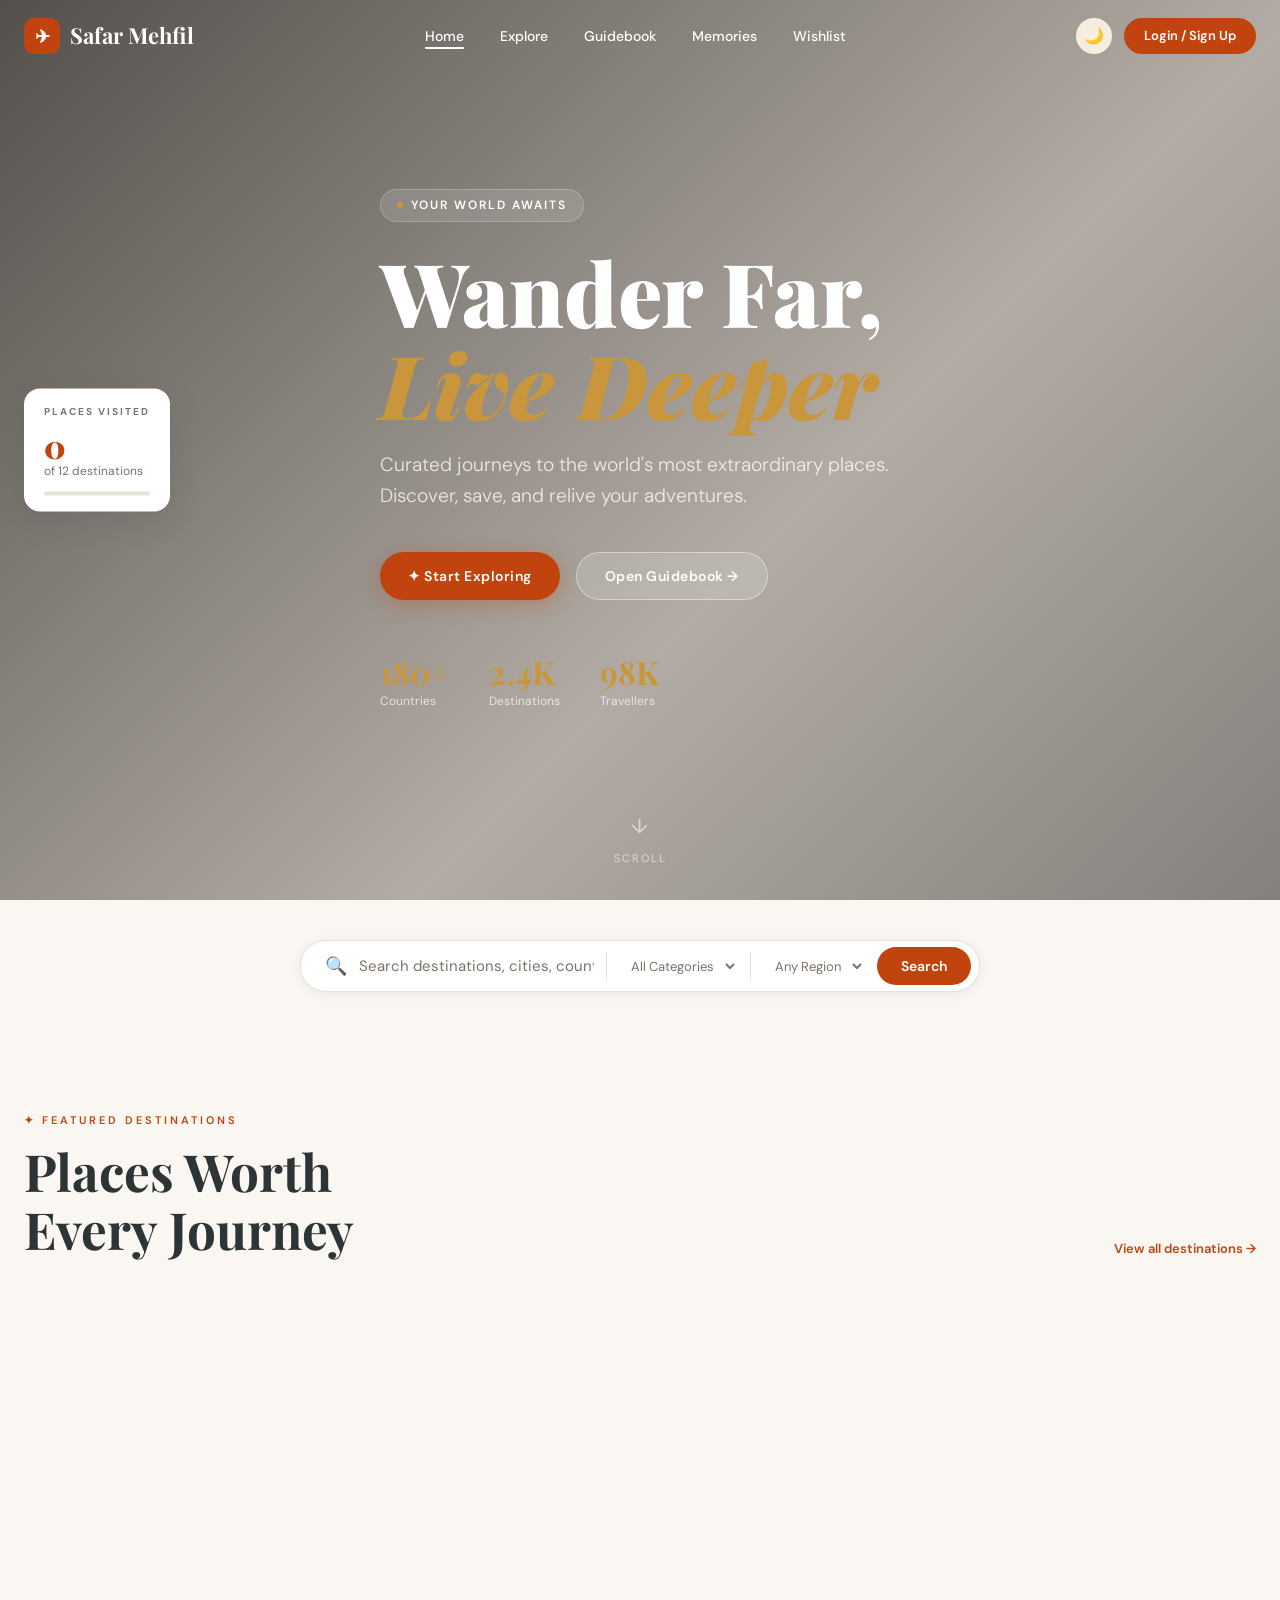
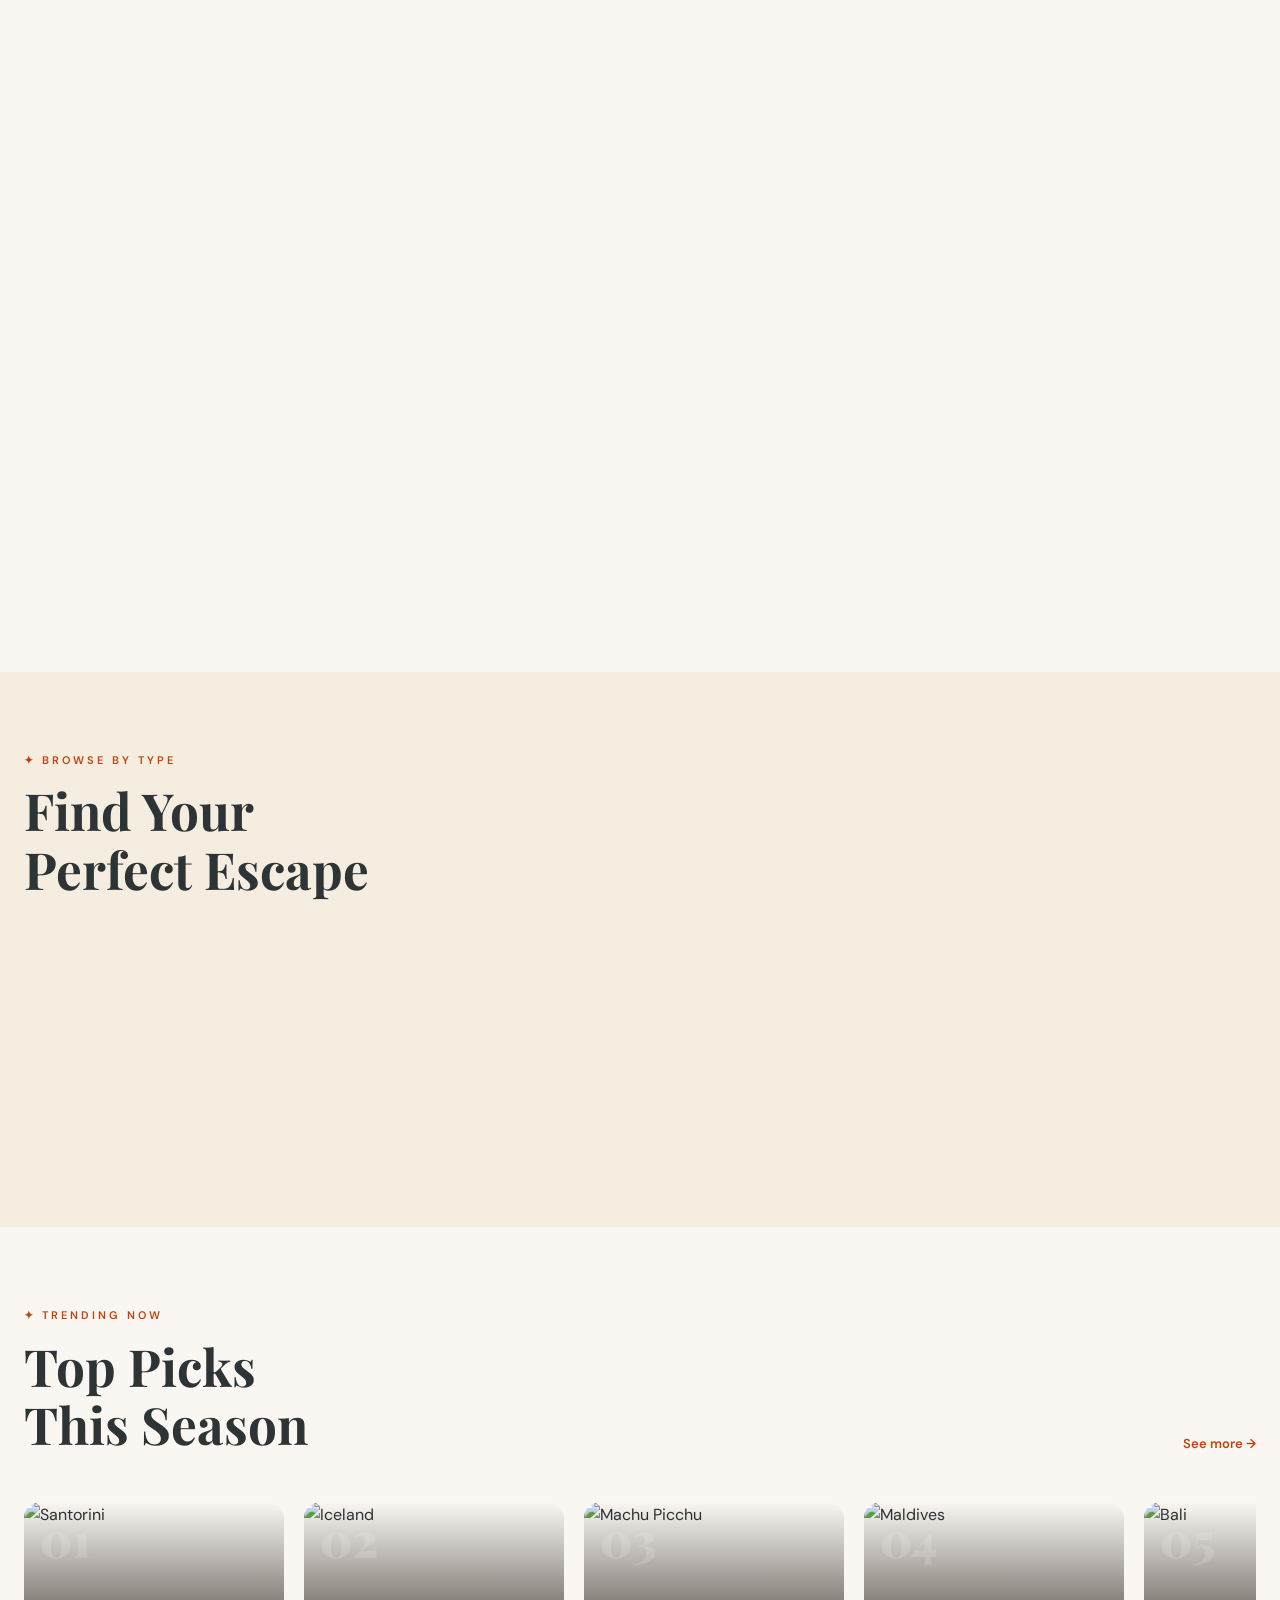
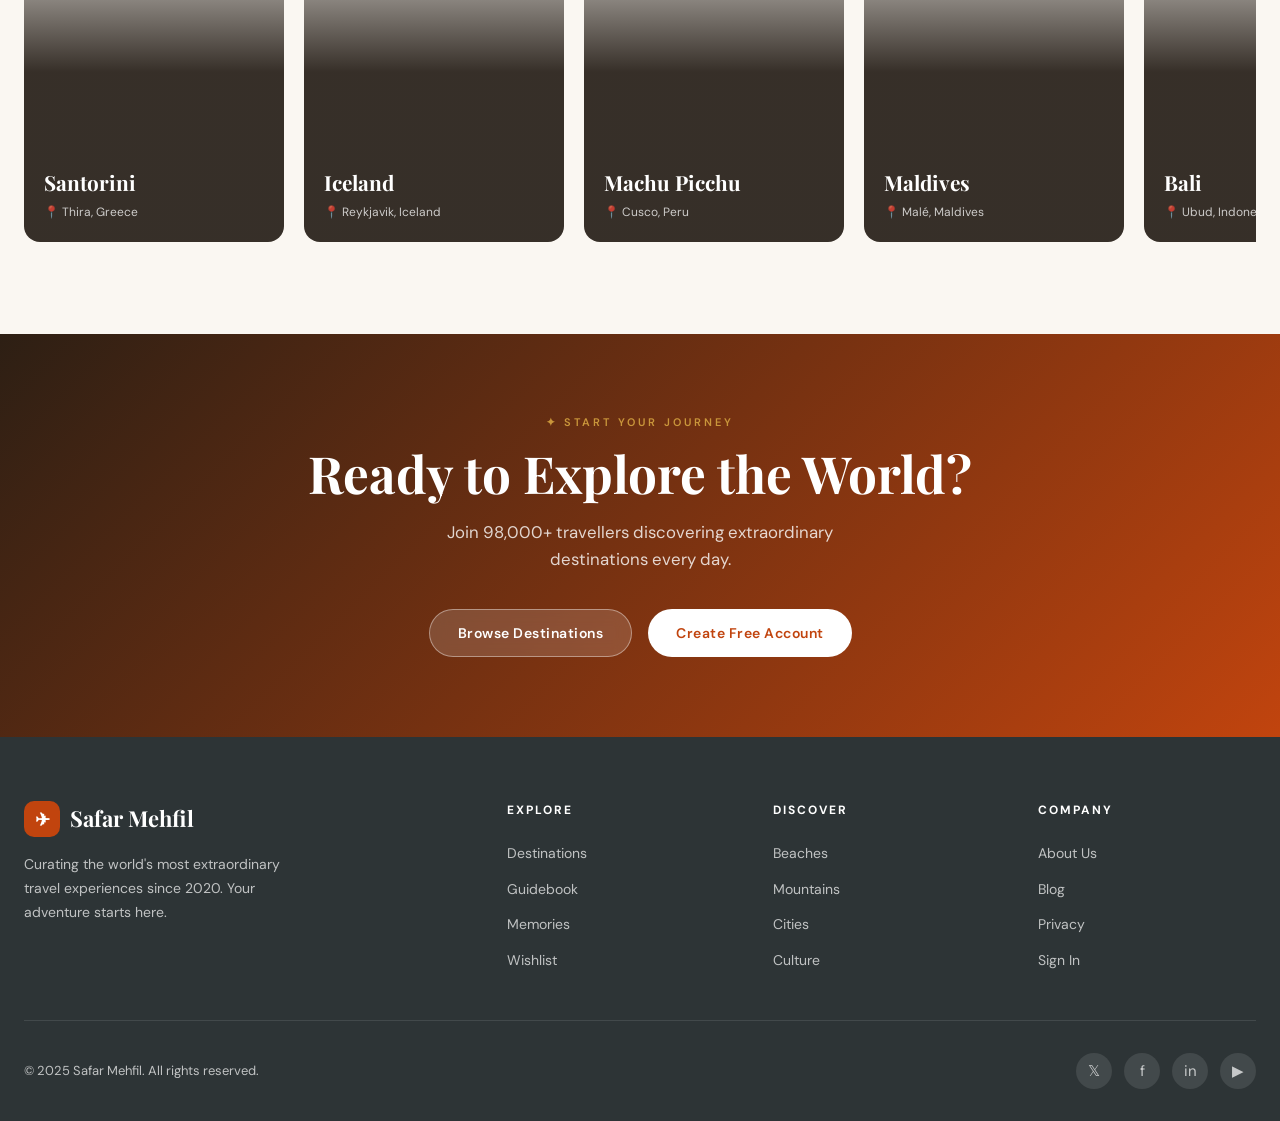
==== index.html @ 00dd5964 "Files added" ====
<!DOCTYPE html>
<html lang="en">
<head>
  <meta charset="UTF-8">
  <meta name="viewport" content="width=device-width, initial-scale=1.0">
  <title>Safar Mehfil — Discover the World</title>
  <link rel="stylesheet" href="styles.css">
</head>
<body>

<!-- Toast Container -->
<div class="toast-container" id="toast-container"></div>

<!-- Progress Tracker -->
<div class="progress-tracker" id="progress-tracker">
  <div class="progress-tracker-title">Places Visited</div>
  <div class="progress-tracker-count">0</div>
  <div class="progress-tracker-label">of 12 destinations</div>
  <div class="progress-bar"><div class="progress-fill" style="width:0%"></div></div>
</div>

<!-- Navbar -->
<nav class="navbar transparent" id="navbar">
  <a href="index.html" class="navbar-logo">
    <div class="logo-icon">✈</div>
    Safar Mehfil
  </a>
  <ul class="nav-links">
    <li><a href="index.html" class="nav-link active">Home</a></li>
    <li><a href="explore.html" class="nav-link">Explore</a></li>
    <li><a href="guidebook.html" class="nav-link">Guidebook</a></li>
    <li><a href="memories.html" class="nav-link">Memories</a></li>
    <li><a href="wishlist.html" class="nav-link">Wishlist</a></li>
  </ul>
  <div class="nav-actions">
    <button class="dark-toggle" id="dark-toggle" title="Toggle dark mode">🌙</button>
    <a href="auth.html" class="nav-btn-login">Login / Sign Up</a>
  </div>
  <button class="hamburger" id="hamburger" aria-label="Menu">
    <span></span><span></span><span></span>
  </button>
</nav>

<!-- Mobile Nav -->
<div class="mobile-nav" id="mobile-nav">
  <a href="index.html" class="mobile-nav-link">Home</a>
  <a href="explore.html" class="mobile-nav-link">Explore</a>
  <a href="guidebook.html" class="mobile-nav-link">Guidebook</a>
  <a href="memories.html" class="mobile-nav-link">Memories</a>
  <a href="wishlist.html" class="mobile-nav-link">Wishlist</a>
  <div class="mobile-nav-actions">
    <a href="auth.html" class="btn btn-primary" style="justify-content:center">Login / Sign Up</a>
  </div>
</div>

<!-- HERO -->
<section class="hero">
  <div class="hero-bg" id="hero-bg"></div>
  <div class="hero-overlay"></div>
  <div class="container hero-content">
    <div class="hero-eyebrow">
      <div class="hero-eyebrow-dot"></div>
      Your World Awaits
    </div>
    <h1 class="hero-title">Wander Far,<br><em>Live Deeper</em></h1>
    <p class="hero-subtitle">Curated journeys to the world's most extraordinary places. Discover, save, and relive your adventures.</p>
    <div class="hero-actions">
      <a href="explore.html" class="btn btn-primary">✦ Start Exploring</a>
      <a href="guidebook.html" class="btn btn-ghost">Open Guidebook →</a>
    </div>
    <div class="hero-stats">
      <div class="hero-stat">
        <div class="hero-stat-number">180+</div>
        <div class="hero-stat-label">Countries</div>
      </div>
      <div class="hero-stat">
        <div class="hero-stat-number">2.4K</div>
        <div class="hero-stat-label">Destinations</div>
      </div>
      <div class="hero-stat">
        <div class="hero-stat-number">98K</div>
        <div class="hero-stat-label">Travellers</div>
      </div>
    </div>
  </div>
  <div class="hero-scroll">
    <span>↓</span>
    Scroll
  </div>
</section>

<!-- SEARCH -->
<section class="search-section">
  <div class="container">
    <div class="search-bar">
      <span class="search-icon">🔍</span>
      <input type="text" placeholder="Search destinations, cities, countries...">
      <div class="search-divider"></div>
      <select class="search-select">
        <option>All Categories</option>
        <option>Beaches</option>
        <option>Mountains</option>
        <option>Cities</option>
        <option>Culture</option>
      </select>
      <div class="search-divider"></div>
      <select class="search-select">
        <option>Any Region</option>
        <option>Europe</option>
        <option>Asia</option>
        <option>Africa</option>
        <option>Americas</option>
      </select>
      <button class="search-btn">Search</button>
    </div>
  </div>
</section>

<!-- FEATURED DESTINATIONS -->
<section class="section" style="background: var(--cream)">
  <div class="container">
    <div class="section-header">
      <div class="section-header-row">
        <div>
          <p class="section-label reveal">✦ Featured Destinations</p>
          <h2 class="section-title reveal reveal-delay-1">Places Worth<br>Every Journey</h2>
        </div>
        <a href="explore.html" class="view-all reveal">View all destinations →</a>
      </div>
    </div>
    <div class="cards-grid" id="featured-grid"></div>
  </div>
</section>

<!-- CATEGORIES -->
<section class="section" style="background: var(--sand)">
  <div class="container">
    <div class="section-header">
      <p class="section-label reveal">✦ Browse by Type</p>
      <h2 class="section-title reveal reveal-delay-1">Find Your<br>Perfect Escape</h2>
    </div>
    <div class="categories-grid" id="categories-grid"></div>
  </div>
</section>

<!-- TRENDING -->
<section class="section" style="background:var(--cream)">
  <div class="container">
    <div class="section-header">
      <div class="section-header-row">
        <div>
          <p class="section-label reveal">✦ Trending Now</p>
          <h2 class="section-title reveal reveal-delay-1">Top Picks<br>This Season</h2>
        </div>
        <a href="explore.html" class="view-all reveal">See more →</a>
      </div>
    </div>
    <div class="trending-scroll" id="trending-scroll"></div>
  </div>
</section>

<!-- CTA BANNER -->
<section style="background: linear-gradient(135deg, #2d1f14 0%, #c1440e 100%); padding: 80px 0; text-align: center; color: #fff;">
  <div class="container">
    <p class="section-label" style="color:var(--gold)">✦ Start Your Journey</p>
    <h2 class="section-title" style="color:#fff; margin-bottom:16px">Ready to Explore the World?</h2>
    <p style="opacity:.8; max-width: 480px; margin: 0 auto 36px; font-size: 1.05rem;">Join 98,000+ travellers discovering extraordinary destinations every day.</p>
    <div style="display:flex; gap:16px; justify-content:center; flex-wrap:wrap;">
      <a href="explore.html" class="btn btn-ghost">Browse Destinations</a>
      <a href="auth.html" class="btn" style="background:#fff; color:var(--terracotta);">Create Free Account</a>
    </div>
  </div>
</section>

<!-- FOOTER -->
<footer class="footer">
  <div class="container">
    <div class="footer-grid">
      <div>
        <div class="navbar-logo" style="color:#fff; margin-bottom:16px">
          <div class="logo-icon">✈</div>
          Safar Mehfil
        </div>
        <p class="footer-desc">Curating the world's most extraordinary travel experiences since 2020. Your adventure starts here.</p>
      </div>
      <div>
        <div class="footer-heading">Explore</div>
        <ul class="footer-links">
          <li><a href="explore.html" class="footer-link">Destinations</a></li>
          <li><a href="guidebook.html" class="footer-link">Guidebook</a></li>
          <li><a href="memories.html" class="footer-link">Memories</a></li>
          <li><a href="wishlist.html" class="footer-link">Wishlist</a></li>
        </ul>
      </div>
      <div>
        <div class="footer-heading">Discover</div>
        <ul class="footer-links">
          <li><a href="#" class="footer-link">Beaches</a></li>
          <li><a href="#" class="footer-link">Mountains</a></li>
          <li><a href="#" class="footer-link">Cities</a></li>
          <li><a href="#" class="footer-link">Culture</a></li>
        </ul>
      </div>
      <div>
        <div class="footer-heading">Company</div>
        <ul class="footer-links">
          <li><a href="#" class="footer-link">About Us</a></li>
          <li><a href="#" class="footer-link">Blog</a></li>
          <li><a href="#" class="footer-link">Privacy</a></li>
          <li><a href="auth.html" class="footer-link">Sign In</a></li>
        </ul>
      </div>
    </div>
    <div class="footer-bottom">
      <span>© 2025 Safar Mehfil. All rights reserved.</span>
      <div class="footer-social">
        <a href="#" class="footer-social-btn">𝕏</a>
        <a href="#" class="footer-social-btn">f</a>
        <a href="#" class="footer-social-btn">in</a>
        <a href="#" class="footer-social-btn">▶</a>
      </div>
    </div>
  </div>
</footer>

<script src="script.js"></script>
</body>
</html>
---- styles.css ----
/* ============================================================
   Safar Mehfil — Global Stylesheet
   Aesthetic: Editorial / Warm Luxury / Organic
   ============================================================ */

@import url('https://fonts.googleapis.com/css2?family=Playfair+Display:ital,wght@0,400;0,700;0,900;1,400;1,700&family=DM+Sans:wght@300;400;500;600&family=Cormorant+Garamond:ital,wght@0,300;0,500;1,300;1,500&display=swap');

/* ── CSS Variables ── */
:root {
  --sand:       #f5ede0;
  --cream:      #faf7f2;
  --terracotta: #c1440e;
  --rust:       #e05c2a;
  --gold:       #c9963b;
  --moss:       #4a6741;
  --slate:      #2d3436;
  --warm-gray:  #7c7269;
  --light-gray: #e8e2da;
  --white:      #ffffff;
  --shadow-sm:  0 2px 12px rgba(45,52,54,.08);
  --shadow-md:  0 8px 32px rgba(45,52,54,.14);
  --shadow-lg:  0 20px 60px rgba(45,52,54,.18);
  --radius-sm:  8px;
  --radius-md:  16px;
  --radius-lg:  28px;
  --font-display: 'Playfair Display', Georgia, serif;
  --font-body:    'DM Sans', sans-serif;
  --font-accent:  'Cormorant Garamond', Georgia, serif;
  --transition:   0.3s cubic-bezier(0.4,0,0.2,1);
}

/* Dark mode */
[data-theme="dark"] {
  --sand:       #1e1a17;
  --cream:      #13110e;
  --terracotta: #e05c2a;
  --gold:       #d4a84b;
  --moss:       #6a9461;
  --slate:      #f5ede0;
  --warm-gray:  #a09690;
  --light-gray: #2e2822;
  --white:      #1e1a17;
  --shadow-sm:  0 2px 12px rgba(0,0,0,.3);
  --shadow-md:  0 8px 32px rgba(0,0,0,.4);
  --shadow-lg:  0 20px 60px rgba(0,0,0,.5);
}

/* ── Reset & Base ── */
*, *::before, *::after { box-sizing: border-box; margin: 0; padding: 0; }
html { scroll-behavior: smooth; font-size: 16px; }
body {
  font-family: var(--font-body);
  background: var(--cream);
  color: var(--slate);
  line-height: 1.6;
  overflow-x: hidden;
  transition: background var(--transition), color var(--transition);
}
img { display: block; width: 100%; height: 100%; object-fit: cover; }
a { color: inherit; text-decoration: none; }
ul { list-style: none; }
button { cursor: pointer; border: none; background: none; font-family: var(--font-body); }
input, textarea, select { font-family: var(--font-body); }

/* ── Scrollbar ── */
::-webkit-scrollbar { width: 6px; }
::-webkit-scrollbar-track { background: var(--cream); }
::-webkit-scrollbar-thumb { background: var(--gold); border-radius: 3px; }

/* ── Utility Classes ── */
.container { max-width: 1280px; margin: 0 auto; padding: 0 24px; }
.section-label {
  font-family: var(--font-body);
  font-size: 11px;
  font-weight: 600;
  letter-spacing: 3px;
  text-transform: uppercase;
  color: var(--terracotta);
  margin-bottom: 12px;
}
.section-title {
  font-family: var(--font-display);
  font-size: clamp(2rem, 4vw, 3.2rem);
  font-weight: 700;
  color: var(--slate);
  line-height: 1.15;
}
.btn {
  display: inline-flex;
  align-items: center;
  gap: 8px;
  padding: 12px 28px;
  border-radius: 50px;
  font-size: 14px;
  font-weight: 600;
  letter-spacing: 0.5px;
  transition: all var(--transition);
}
.btn-primary {
  background: var(--terracotta);
  color: #fff;
  box-shadow: 0 4px 20px rgba(193,68,14,.35);
}
.btn-primary:hover { background: var(--rust); transform: translateY(-2px); box-shadow: 0 8px 28px rgba(193,68,14,.45); }
.btn-outline {
  background: transparent;
  color: var(--slate);
  border: 1.5px solid var(--light-gray);
}
.btn-outline:hover { border-color: var(--terracotta); color: var(--terracotta); transform: translateY(-2px); }
.btn-ghost {
  background: rgba(255,255,255,.15);
  color: #fff;
  border: 1.5px solid rgba(255,255,255,.4);
  backdrop-filter: blur(8px);
}
.btn-ghost:hover { background: rgba(255,255,255,.25); }
.tag {
  display: inline-block;
  padding: 4px 12px;
  border-radius: 20px;
  font-size: 11px;
  font-weight: 600;
  letter-spacing: 0.5px;
  background: var(--sand);
  color: var(--warm-gray);
}
.tag-terracotta { background: rgba(193,68,14,.12); color: var(--terracotta); }
.tag-moss { background: rgba(74,103,65,.12); color: var(--moss); }
.tag-gold { background: rgba(201,150,59,.15); color: var(--gold); }

/* ============================================================
   NAVBAR
   ============================================================ */
.navbar {
  position: fixed;
  top: 0; left: 0; right: 0;
  z-index: 1000;
  padding: 0 24px;
  height: 72px;
  display: flex;
  align-items: center;
  justify-content: space-between;
  transition: all var(--transition);
}
.navbar.scrolled {
  background: var(--cream);
  box-shadow: var(--shadow-sm);
  border-bottom: 1px solid var(--light-gray);
}
.navbar.transparent { background: transparent; }
.navbar-logo {
  display: flex;
  align-items: center;
  gap: 10px;
  font-family: var(--font-display);
  font-size: 22px;
  font-weight: 700;
  color: var(--slate);
  z-index: 1001;
}
.navbar.transparent .navbar-logo,
.navbar.transparent .nav-link { color: #fff; }
.navbar.transparent .nav-link::after { background: #fff; }
.logo-icon {
  width: 36px; height: 36px;
  background: var(--terracotta);
  border-radius: 10px;
  display: flex; align-items: center; justify-content: center;
  color: #fff; font-size: 18px;
  flex-shrink: 0;
}
.nav-links {
  display: flex;
  align-items: center;
  gap: 8px;
}
.nav-link {
  position: relative;
  padding: 8px 14px;
  font-size: 14px;
  font-weight: 500;
  color: var(--slate);
  border-radius: var(--radius-sm);
  transition: color var(--transition);
}
.nav-link::after {
  content: '';
  position: absolute;
  bottom: 4px; left: 14px; right: 14px;
  height: 2px;
  background: var(--terracotta);
  border-radius: 1px;
  transform: scaleX(0);
  transition: transform var(--transition);
}
.nav-link:hover::after,
.nav-link.active::after { transform: scaleX(1); }
.nav-link:hover { color: var(--terracotta); }
.nav-link.active { color: var(--terracotta); }
.nav-actions {
  display: flex;
  align-items: center;
  gap: 12px;
}
.nav-btn-login {
  padding: 8px 20px;
  border-radius: 50px;
  font-size: 13px;
  font-weight: 600;
  background: var(--terracotta);
  color: #fff;
  transition: all var(--transition);
}
.nav-btn-login:hover { background: var(--rust); transform: translateY(-1px); }
.dark-toggle {
  width: 36px; height: 36px;
  border-radius: 50%;
  display: flex; align-items: center; justify-content: center;
  font-size: 16px;
  background: var(--sand);
  color: var(--slate);
  transition: all var(--transition);
}
.dark-toggle:hover { background: var(--light-gray); }
.hamburger {
  display: none;
  flex-direction: column;
  gap: 5px;
  width: 36px; height: 36px;
  align-items: center;
  justify-content: center;
  z-index: 1001;
  border-radius: var(--radius-sm);
}
.hamburger span {
  display: block;
  width: 22px; height: 2px;
  background: var(--slate);
  border-radius: 2px;
  transition: all var(--transition);
}
.navbar.transparent .hamburger span { background: #fff; }
.hamburger.open span:nth-child(1) { transform: translateY(7px) rotate(45deg); }
.hamburger.open span:nth-child(2) { opacity: 0; transform: scaleX(0); }
.hamburger.open span:nth-child(3) { transform: translateY(-7px) rotate(-45deg); }

/* Mobile Nav */
.mobile-nav {
  display: none;
  position: fixed;
  inset: 0;
  z-index: 999;
  background: var(--cream);
  padding: 100px 32px 40px;
  flex-direction: column;
  gap: 8px;
  transform: translateX(100%);
  transition: transform 0.4s cubic-bezier(0.4,0,0.2,1);
}
.mobile-nav.open { transform: translateX(0); }
.mobile-nav-link {
  font-family: var(--font-display);
  font-size: 2rem;
  font-weight: 700;
  color: var(--slate);
  padding: 12px 0;
  border-bottom: 1px solid var(--light-gray);
  transition: color var(--transition);
}
.mobile-nav-link:hover { color: var(--terracotta); }
.mobile-nav-actions { margin-top: 32px; display: flex; flex-direction: column; gap: 12px; }

/* ============================================================
   HERO SECTION
   ============================================================ */
.hero {
  position: relative;
  height: 100vh;
  min-height: 600px;
  display: flex;
  align-items: center;
  overflow: hidden;
}
.hero-bg {
  position: absolute;
  inset: 0;
  background: url('https://images.unsplash.com/photo-1506905925346-21bda4d32df4?w=1600&q=80') center/cover no-repeat;
}
.hero-overlay {
  position: absolute;
  inset: 0;
  background: linear-gradient(135deg, rgba(20,15,10,.72) 0%, rgba(45,30,20,.35) 60%, rgba(15,10,5,.5) 100%);
}
.hero-content {
  position: relative;
  z-index: 2;
  max-width: 720px;
}
.hero-eyebrow {
  display: inline-flex;
  align-items: center;
  gap: 8px;
  background: rgba(255,255,255,.12);
  backdrop-filter: blur(12px);
  border: 1px solid rgba(255,255,255,.2);
  border-radius: 50px;
  padding: 6px 16px;
  font-size: 12px;
  font-weight: 600;
  letter-spacing: 2px;
  text-transform: uppercase;
  color: #fff;
  margin-bottom: 24px;
}
.hero-eyebrow-dot { width: 6px; height: 6px; border-radius: 50%; background: var(--gold); }
.hero-title {
  font-family: var(--font-display);
  font-size: clamp(2.8rem, 7vw, 5.5rem);
  font-weight: 900;
  color: #fff;
  line-height: 1.05;
  margin-bottom: 20px;
}
.hero-title em { font-style: italic; color: var(--gold); }
.hero-subtitle {
  font-size: clamp(1rem, 2vw, 1.2rem);
  color: rgba(255,255,255,.8);
  font-weight: 300;
  max-width: 520px;
  margin-bottom: 40px;
}
.hero-actions { display: flex; gap: 16px; flex-wrap: wrap; margin-bottom: 56px; }
.hero-stats {
  display: flex;
  gap: 40px;
}
.hero-stat { color: #fff; }
.hero-stat-number {
  font-family: var(--font-display);
  font-size: 2rem;
  font-weight: 700;
  color: var(--gold);
  line-height: 1;
}
.hero-stat-label { font-size: 12px; opacity: 0.7; margin-top: 4px; }
.hero-scroll {
  position: absolute;
  bottom: 32px; left: 50%;
  transform: translateX(-50%);
  display: flex; flex-direction: column; align-items: center; gap: 8px;
  color: rgba(255,255,255,.6);
  font-size: 11px; letter-spacing: 2px; text-transform: uppercase;
  z-index: 2;
  animation: bounce 2s infinite;
}
.hero-scroll span { font-size: 20px; }
@keyframes bounce { 0%,100%{transform:translateX(-50%) translateY(0)} 50%{transform:translateX(-50%) translateY(8px)} }

/* ── Search Bar ── */
.search-section {
  padding: 40px 0;
  background: var(--cream);
}
.search-bar {
  display: flex;
  align-items: center;
  background: var(--white);
  border: 1.5px solid var(--light-gray);
  border-radius: var(--radius-lg);
  padding: 6px 8px 6px 24px;
  gap: 12px;
  box-shadow: var(--shadow-sm);
  transition: all var(--transition);
  max-width: 680px;
  margin: 0 auto;
}
.search-bar:focus-within { border-color: var(--terracotta); box-shadow: 0 0 0 4px rgba(193,68,14,.1), var(--shadow-md); }
.search-bar input {
  flex: 1;
  border: none;
  outline: none;
  background: transparent;
  font-size: 15px;
  color: var(--slate);
}
.search-bar input::placeholder { color: var(--warm-gray); }
.search-icon { font-size: 18px; color: var(--warm-gray); flex-shrink: 0; }
.search-divider { width: 1px; height: 28px; background: var(--light-gray); }
.search-select {
  border: none; outline: none; background: transparent;
  font-size: 13px; color: var(--warm-gray); padding: 4px 8px;
  cursor: pointer;
}
.search-btn {
  padding: 10px 24px;
  background: var(--terracotta);
  color: #fff;
  border-radius: 20px;
  font-size: 14px;
  font-weight: 600;
  transition: all var(--transition);
  white-space: nowrap;
}
.search-btn:hover { background: var(--rust); }

/* ── Section Spacing ── */
.section { padding: 80px 0; }
.section-header { margin-bottom: 48px; }
.section-header-row { display: flex; align-items: flex-end; justify-content: space-between; gap: 20px; flex-wrap: wrap; }
.view-all { font-size: 13px; font-weight: 600; color: var(--terracotta); display: flex; align-items: center; gap: 4px; }
.view-all:hover { gap: 8px; }

/* ============================================================
   CARDS
   ============================================================ */
.cards-grid {
  display: grid;
  grid-template-columns: repeat(auto-fill, minmax(300px, 1fr));
  gap: 28px;
}
.destination-card {
  background: var(--white);
  border-radius: var(--radius-md);
  overflow: hidden;
  box-shadow: var(--shadow-sm);
  transition: all var(--transition);
  position: relative;
}
.destination-card:hover { transform: translateY(-6px); box-shadow: var(--shadow-md); }
.card-image {
  position: relative;
  height: 220px;
  overflow: hidden;
}
.card-image img { transition: transform 0.5s ease; }
.destination-card:hover .card-image img { transform: scale(1.07); }
.card-badge {
  position: absolute;
  top: 14px; left: 14px;
  background: rgba(255,255,255,.9);
  backdrop-filter: blur(8px);
  border-radius: 20px;
  padding: 4px 12px;
  font-size: 11px;
  font-weight: 700;
  color: var(--terracotta);
  letter-spacing: 0.5px;
}
.card-wishlist-btn {
  position: absolute;
  top: 12px; right: 12px;
  width: 36px; height: 36px;
  border-radius: 50%;
  background: rgba(255,255,255,.9);
  backdrop-filter: blur(8px);
  display: flex; align-items: center; justify-content: center;
  font-size: 16px;
  transition: all var(--transition);
  color: var(--warm-gray);
}
.card-wishlist-btn:hover, .card-wishlist-btn.active { color: #e74c3c; background: #fff; transform: scale(1.1); }
.card-body { padding: 20px; }
.card-rating {
  display: flex; align-items: center; gap: 6px;
  font-size: 13px; color: var(--warm-gray);
  margin-bottom: 8px;
}
.card-rating .stars { color: var(--gold); font-size: 12px; }
.card-title {
  font-family: var(--font-display);
  font-size: 1.3rem;
  font-weight: 700;
  color: var(--slate);
  margin-bottom: 4px;
  line-height: 1.2;
}
.card-location { font-size: 13px; color: var(--warm-gray); margin-bottom: 14px; display: flex; align-items: center; gap: 4px; }
.card-tags { display: flex; gap: 6px; flex-wrap: wrap; margin-bottom: 16px; }
.card-actions { display: flex; gap: 10px; }
.card-action-btn {
  flex: 1;
  padding: 9px 14px;
  border-radius: var(--radius-sm);
  font-size: 12px;
  font-weight: 600;
  text-align: center;
  transition: all var(--transition);
}
.card-action-btn.primary { background: var(--terracotta); color: #fff; }
.card-action-btn.primary:hover { background: var(--rust); }
.card-action-btn.secondary { background: var(--sand); color: var(--slate); }
.card-action-btn.secondary:hover { background: var(--light-gray); }
.card-action-btn.visited { background: var(--moss); color: #fff; }

/* ── Categories ── */
.categories-grid {
  display: grid;
  grid-template-columns: repeat(4, 1fr);
  gap: 20px;
}
.category-card {
  position: relative;
  height: 200px;
  border-radius: var(--radius-md);
  overflow: hidden;
  cursor: pointer;
  transition: transform var(--transition);
}
.category-card:hover { transform: scale(1.03); }
.category-card img { transition: transform 0.5s ease; }
.category-card:hover img { transform: scale(1.08); }
.category-overlay {
  position: absolute; inset: 0;
  background: linear-gradient(to top, rgba(20,15,10,.75) 40%, transparent);
  display: flex; align-items: flex-end; padding: 20px;
}
.category-info { color: #fff; }
.category-icon { font-size: 24px; margin-bottom: 6px; }
.category-name { font-family: var(--font-display); font-size: 1.2rem; font-weight: 700; }
.category-count { font-size: 12px; opacity: 0.75; }

/* ── Trending Horizontal Scroll ── */
.trending-scroll {
  display: flex;
  gap: 20px;
  overflow-x: auto;
  padding-bottom: 12px;
  scroll-snap-type: x mandatory;
  -webkit-overflow-scrolling: touch;
}
.trending-scroll::-webkit-scrollbar { height: 3px; }
.trending-scroll::-webkit-scrollbar-thumb { background: var(--gold); border-radius: 2px; }
.trending-card {
  flex: 0 0 260px;
  scroll-snap-align: start;
  border-radius: var(--radius-md);
  overflow: hidden;
  position: relative;
  height: 340px;
  cursor: pointer;
  transition: transform var(--transition);
}
.trending-card:hover { transform: scale(1.02); }
.trending-card .overlay {
  position: absolute; inset: 0;
  background: linear-gradient(to top, rgba(20,12,5,.85) 50%, transparent);
  display: flex; flex-direction: column; justify-content: flex-end;
  padding: 20px;
  color: #fff;
}
.trending-rank {
  font-family: var(--font-display);
  font-size: 3rem;
  font-weight: 900;
  color: rgba(255,255,255,.15);
  position: absolute;
  top: 12px; left: 16px;
  line-height: 1;
}
.trending-name { font-family: var(--font-display); font-size: 1.3rem; font-weight: 700; }
.trending-location { font-size: 12px; opacity: 0.75; margin-top: 4px; }

/* ============================================================
   EXPLORE PAGE
   ============================================================ */
.explore-header {
  padding: 120px 0 60px;
  background: var(--sand);
  text-align: center;
}
.filter-bar {
  display: flex;
  gap: 12px;
  flex-wrap: wrap;
  align-items: center;
  padding: 20px 0;
  border-bottom: 1px solid var(--light-gray);
  margin-bottom: 40px;
}
.filter-chip {
  padding: 8px 18px;
  border-radius: 50px;
  font-size: 13px;
  font-weight: 500;
  background: var(--sand);
  color: var(--slate);
  border: 1.5px solid var(--light-gray);
  cursor: pointer;
  transition: all var(--transition);
  white-space: nowrap;
}
.filter-chip:hover, .filter-chip.active {
  background: var(--terracotta);
  color: #fff;
  border-color: var(--terracotta);
}
.results-count { font-size: 14px; color: var(--warm-gray); margin-left: auto; }
.explore-grid {
  display: grid;
  grid-template-columns: repeat(auto-fill, minmax(310px, 1fr));
  gap: 28px;
}

/* ============================================================
   GUIDEBOOK PAGE
   ============================================================ */
.guidebook-header {
  padding: 120px 0 60px;
  text-align: center;
  background: linear-gradient(135deg, #2d1f14 0%, #4a3020 100%);
  color: #fff;
}
.guidebook-header .section-label { color: var(--gold); }
.guidebook-header .section-title { color: #fff; }
.book-container {
  display: flex;
  justify-content: center;
  align-items: center;
  padding: 60px 24px;
  background: var(--sand);
  min-height: 600px;
}
.book {
  width: 100%;
  max-width: 900px;
  display: flex;
  box-shadow: var(--shadow-lg);
  border-radius: 4px;
  position: relative;
}
.book-page {
  flex: 1;
  min-height: 580px;
  padding: 48px 44px;
  background: #fdfaf5;
  position: relative;
  overflow: hidden;
}
.book-page.left {
  border-radius: 8px 0 0 8px;
  border-right: 2px solid rgba(0,0,0,.08);
  background: linear-gradient(to right, #f7f2ea, #fdfaf5);
}
.book-page.right {
  border-radius: 0 8px 8px 0;
  background: linear-gradient(to left, #f7f2ea, #fdfaf5);
}
.book-spine {
  width: 32px;
  background: linear-gradient(to right, #c5b49a, #d4c4ae, #c5b49a);
  flex-shrink: 0;
  box-shadow: inset 0 0 8px rgba(0,0,0,.15);
}
.book-page-number {
  position: absolute;
  bottom: 24px;
  font-size: 12px;
  color: #b0a090;
  font-family: var(--font-accent);
  font-style: italic;
}
.book-page.left .book-page-number { left: 44px; }
.book-page.right .book-page-number { right: 44px; }
.book-page-label {
  font-size: 10px;
  letter-spacing: 3px;
  text-transform: uppercase;
  color: var(--terracotta);
  font-weight: 700;
  margin-bottom: 20px;
}
.book-destination-name {
  font-family: var(--font-display);
  font-size: 2.2rem;
  font-weight: 900;
  color: var(--slate);
  line-height: 1.1;
  margin-bottom: 8px;
}
.book-location {
  font-family: var(--font-accent);
  font-style: italic;
  font-size: 1rem;
  color: var(--warm-gray);
  margin-bottom: 20px;
}
.book-divider {
  width: 48px; height: 2px;
  background: var(--terracotta);
  margin-bottom: 20px;
  border-radius: 1px;
}
.book-description {
  font-size: 14px;
  color: var(--slate);
  line-height: 1.8;
  margin-bottom: 24px;
  font-family: var(--font-accent);
  font-size: 1rem;
}
.book-tags { display: flex; flex-wrap: wrap; gap: 6px; margin-bottom: 24px; }
.book-spots-title {
  font-size: 11px;
  font-weight: 700;
  letter-spacing: 2px;
  text-transform: uppercase;
  color: var(--warm-gray);
  margin-bottom: 12px;
}
.book-spots-list { display: flex; flex-direction: column; gap: 8px; }
.book-spot { display: flex; align-items: center; gap: 8px; font-size: 13px; color: var(--slate); }
.book-spot::before { content: '↝'; color: var(--terracotta); flex-shrink: 0; }
.book-image {
  width: 100%;
  height: 260px;
  border-radius: var(--radius-sm);
  overflow: hidden;
  margin-bottom: 20px;
}
.book-nav {
  display: flex;
  justify-content: center;
  align-items: center;
  gap: 20px;
  padding: 32px 0;
  background: var(--sand);
}
.book-nav-btn {
  display: flex; align-items: center; gap: 8px;
  padding: 12px 28px;
  background: var(--slate);
  color: #fff;
  border-radius: 50px;
  font-size: 14px;
  font-weight: 600;
  transition: all var(--transition);
}
.book-nav-btn:hover { background: var(--terracotta); transform: translateY(-2px); }
.book-nav-btn:disabled { background: var(--light-gray); color: var(--warm-gray); cursor: not-allowed; transform: none; }
.book-progress {
  font-family: var(--font-accent);
  font-style: italic;
  color: var(--warm-gray);
  font-size: 15px;
}
/* Page flip animation */
.book-page { transition: opacity 0.35s ease; }
.book-page.flipping { opacity: 0; }

/* ============================================================
   WISHLIST PAGE
   ============================================================ */
.wishlist-header {
  padding: 120px 0 60px;
  background: linear-gradient(135deg, var(--sand) 0%, var(--cream) 100%);
}
.wishlist-empty {
  text-align: center;
  padding: 100px 24px;
  color: var(--warm-gray);
}
.wishlist-empty-icon { font-size: 64px; margin-bottom: 20px; }
.wishlist-empty-title { font-family: var(--font-display); font-size: 1.8rem; color: var(--slate); margin-bottom: 12px; }
.wishlist-grid { display: grid; grid-template-columns: repeat(auto-fill, minmax(300px, 1fr)); gap: 28px; }

/* ============================================================
   MEMORIES PAGE
   ============================================================ */
.memories-header {
  padding: 120px 0 60px;
  background: #1a1208;
  color: #fff;
  text-align: center;
}
.memories-header .section-title { color: #fff; }
.memories-header .section-label { color: var(--gold); }
.memories-section { padding: 60px 0; }
.add-memory-btn-fab {
  position: fixed;
  bottom: 32px; right: 32px;
  z-index: 500;
  width: 56px; height: 56px;
  border-radius: 50%;
  background: var(--terracotta);
  color: #fff;
  font-size: 24px;
  display: flex; align-items: center; justify-content: center;
  box-shadow: 0 8px 24px rgba(193,68,14,.45);
  transition: all var(--transition);
}
.add-memory-btn-fab:hover { transform: scale(1.1) rotate(15deg); background: var(--rust); }
/* Masonry grid */
.memories-masonry {
  columns: 3;
  column-gap: 24px;
}
.memory-card {
  break-inside: avoid;
  margin-bottom: 24px;
  background: #fff;
  border-radius: var(--radius-sm);
  padding: 16px;
  box-shadow: var(--shadow-sm);
  position: relative;
  transform: rotate(var(--rotation, 0deg));
  transition: transform var(--transition), box-shadow var(--transition);
}
.memory-card:nth-child(odd) { --rotation: -1.2deg; }
.memory-card:nth-child(3n) { --rotation: 1deg; }
.memory-card:nth-child(4n) { --rotation: -0.6deg; }
.memory-card:hover { transform: rotate(0deg) scale(1.02); box-shadow: var(--shadow-md); z-index: 2; }
.memory-photo {
  width: 100%; aspect-ratio: 4/3;
  border-radius: 4px;
  overflow: hidden;
  margin-bottom: 12px;
  background: var(--sand);
  display: flex; align-items: center; justify-content: center;
  color: var(--warm-gray);
  font-size: 32px;
}
.memory-photo img { width: 100%; height: 100%; object-fit: cover; }
.memory-place { font-family: var(--font-display); font-size: 1.1rem; font-weight: 700; color: var(--slate); margin-bottom: 2px; }
.memory-location { font-size: 12px; color: var(--warm-gray); margin-bottom: 8px; }
.memory-date { font-size: 11px; color: var(--gold); font-weight: 600; letter-spacing: 0.5px; margin-bottom: 8px; }
.memory-note { font-size: 13px; color: var(--warm-gray); font-style: italic; line-height: 1.5; }
.memory-delete {
  position: absolute; top: 10px; right: 10px;
  width: 26px; height: 26px;
  border-radius: 50%; background: #fee; color: #e74c3c;
  font-size: 12px; display: flex; align-items: center; justify-content: center;
  opacity: 0; transition: opacity var(--transition);
}
.memory-card:hover .memory-delete { opacity: 1; }
.memory-delete:hover { background: #e74c3c; color: #fff; }

/* ── Add Memory Modal ── */
.modal-overlay {
  display: none;
  position: fixed; inset: 0; z-index: 2000;
  background: rgba(0,0,0,.5);
  backdrop-filter: blur(4px);
  align-items: center; justify-content: center;
  padding: 24px;
}
.modal-overlay.open { display: flex; }
.modal {
  background: var(--white);
  border-radius: var(--radius-md);
  padding: 40px;
  width: 100%; max-width: 520px;
  max-height: 90vh;
  overflow-y: auto;
  box-shadow: var(--shadow-lg);
  animation: slideUp 0.3s ease;
}
@keyframes slideUp { from{opacity:0;transform:translateY(20px)} to{opacity:1;transform:translateY(0)} }
.modal-title { font-family: var(--font-display); font-size: 1.8rem; font-weight: 700; margin-bottom: 24px; }
.form-group { margin-bottom: 20px; }
.form-label { display: block; font-size: 12px; font-weight: 700; letter-spacing: 1px; text-transform: uppercase; color: var(--warm-gray); margin-bottom: 8px; }
.form-input {
  width: 100%;
  padding: 12px 16px;
  border: 1.5px solid var(--light-gray);
  border-radius: var(--radius-sm);
  font-size: 14px;
  color: var(--slate);
  background: var(--cream);
  outline: none;
  transition: border-color var(--transition);
}
.form-input:focus { border-color: var(--terracotta); }
.form-textarea { resize: vertical; min-height: 80px; }
.file-upload {
  border: 2px dashed var(--light-gray);
  border-radius: var(--radius-sm);
  padding: 32px;
  text-align: center;
  cursor: pointer;
  transition: all var(--transition);
}
.file-upload:hover { border-color: var(--terracotta); background: rgba(193,68,14,.04); }
.file-upload input { display: none; }
.file-upload-icon { font-size: 32px; margin-bottom: 8px; }
.file-upload-text { font-size: 14px; color: var(--warm-gray); }
.modal-actions { display: flex; gap: 12px; margin-top: 24px; }
.modal-close { position: absolute; top: 20px; right: 20px; font-size: 20px; color: var(--warm-gray); transition: color var(--transition); }
.modal-close:hover { color: var(--terracotta); }

/* ============================================================
   AUTH PAGE
   ============================================================ */
.auth-page {
  min-height: 100vh;
  display: flex;
}
.auth-left {
  flex: 1;
  position: relative;
  overflow: hidden;
  display: none;
}
.auth-left img { position: absolute; inset: 0; }
.auth-left-overlay {
  position: absolute; inset: 0;
  background: linear-gradient(to top, rgba(20,15,10,.8) 30%, rgba(20,15,10,.2));
  padding: 48px;
  display: flex; flex-direction: column; justify-content: flex-end;
  color: #fff;
}
.auth-left-title {
  font-family: var(--font-display);
  font-size: 3rem;
  font-weight: 900;
  line-height: 1.1;
  margin-bottom: 16px;
}
.auth-right {
  width: 100%;
  max-width: 520px;
  padding: 48px 40px;
  display: flex;
  flex-direction: column;
  justify-content: center;
  background: var(--cream);
}
.auth-logo { margin-bottom: 48px; }
.auth-title { font-family: var(--font-display); font-size: 2.2rem; font-weight: 700; margin-bottom: 8px; }
.auth-subtitle { color: var(--warm-gray); margin-bottom: 40px; }
.auth-tabs { display: flex; gap: 0; margin-bottom: 32px; border-radius: var(--radius-sm); overflow: hidden; border: 1.5px solid var(--light-gray); }
.auth-tab {
  flex: 1;
  padding: 10px;
  text-align: center;
  font-size: 14px;
  font-weight: 600;
  color: var(--warm-gray);
  background: transparent;
  transition: all var(--transition);
}
.auth-tab.active { background: var(--terracotta); color: #fff; }
.auth-form { display: none; flex-direction: column; gap: 20px; }
.auth-form.active { display: flex; }
.auth-divider { text-align: center; color: var(--warm-gray); font-size: 13px; position: relative; }
.auth-divider::before, .auth-divider::after {
  content: ''; position: absolute; top: 50%;
  width: 42%; height: 1px; background: var(--light-gray);
}
.auth-divider::before { left: 0; }
.auth-divider::after { right: 0; }
.social-btn {
  display: flex; align-items: center; justify-content: center; gap: 10px;
  padding: 12px;
  border: 1.5px solid var(--light-gray);
  border-radius: var(--radius-sm);
  font-size: 14px; font-weight: 500;
  color: var(--slate);
  transition: all var(--transition);
  background: var(--white);
}
.social-btn:hover { border-color: var(--terracotta); }

/* ============================================================
   FOOTER
   ============================================================ */
.footer {
  background: var(--slate);
  color: rgba(255,255,255,.7);
  padding: 64px 0 32px;
}
.footer-grid {
  display: grid;
  grid-template-columns: 2fr 1fr 1fr 1fr;
  gap: 48px;
  margin-bottom: 48px;
}
.footer-brand .navbar-logo { color: #fff; margin-bottom: 16px; }
.footer-desc { font-size: 14px; line-height: 1.7; max-width: 280px; }
.footer-heading { font-size: 12px; font-weight: 700; letter-spacing: 2px; text-transform: uppercase; color: #fff; margin-bottom: 20px; }
.footer-links { display: flex; flex-direction: column; gap: 10px; }
.footer-link { font-size: 14px; transition: color var(--transition); }
.footer-link:hover { color: var(--gold); }
.footer-bottom {
  padding-top: 32px;
  border-top: 1px solid rgba(255,255,255,.1);
  display: flex; justify-content: space-between; align-items: center;
  flex-wrap: wrap; gap: 12px;
  font-size: 13px;
}
.footer-social { display: flex; gap: 12px; }
.footer-social-btn {
  width: 36px; height: 36px; border-radius: 50%;
  background: rgba(255,255,255,.1);
  display: flex; align-items: center; justify-content: center;
  font-size: 15px;
  transition: all var(--transition);
}
.footer-social-btn:hover { background: var(--terracotta); color: #fff; }

/* ============================================================
   TOAST
   ============================================================ */
.toast-container {
  position: fixed;
  bottom: 90px; right: 24px;
  z-index: 3000;
  display: flex;
  flex-direction: column;
  gap: 10px;
}
.toast {
  background: var(--slate);
  color: #fff;
  padding: 14px 20px;
  border-radius: var(--radius-sm);
  font-size: 14px;
  display: flex;
  align-items: center;
  gap: 10px;
  box-shadow: var(--shadow-md);
  animation: toastIn 0.3s ease, toastOut 0.3s ease 2.7s forwards;
  max-width: 300px;
}
.toast.success { border-left: 3px solid #27ae60; }
.toast.error { border-left: 3px solid #e74c3c; }
.toast.info { border-left: 3px solid var(--gold); }
@keyframes toastIn { from{opacity:0;transform:translateX(100%)} to{opacity:1;transform:translateX(0)} }
@keyframes toastOut { from{opacity:1;transform:translateX(0)} to{opacity:0;transform:translateX(100%)} }

/* ============================================================
   PROGRESS TRACKER
   ============================================================ */
.progress-tracker {
  position: fixed;
  top: 50%;
  left: 24px;
  transform: translateY(-50%);
  z-index: 100;
  background: var(--white);
  border-radius: var(--radius-md);
  padding: 16px 20px;
  box-shadow: var(--shadow-md);
  min-width: 140px;
  display: none;
}
.progress-tracker.visible { display: block; }
.progress-tracker-title { font-size: 10px; font-weight: 700; letter-spacing: 2px; text-transform: uppercase; color: var(--warm-gray); margin-bottom: 10px; }
.progress-tracker-count { font-family: var(--font-display); font-size: 2rem; font-weight: 900; color: var(--terracotta); line-height: 1; }
.progress-tracker-label { font-size: 12px; color: var(--warm-gray); }
.progress-bar { height: 4px; background: var(--light-gray); border-radius: 2px; margin-top: 10px; }
.progress-fill { height: 100%; background: var(--terracotta); border-radius: 2px; transition: width 0.5s ease; }

/* ============================================================
   SCROLL ANIMATIONS
   ============================================================ */
.reveal {
  opacity: 0;
  transform: translateY(24px);
  transition: opacity 0.6s ease, transform 0.6s ease;
}
.reveal.visible { opacity: 1; transform: translateY(0); }
.reveal-delay-1 { transition-delay: 0.1s; }
.reveal-delay-2 { transition-delay: 0.2s; }
.reveal-delay-3 { transition-delay: 0.3s; }
.reveal-delay-4 { transition-delay: 0.4s; }

/* ============================================================
   RESPONSIVE
   ============================================================ */
@media (max-width: 1024px) {
  .categories-grid { grid-template-columns: repeat(2, 1fr); }
  .footer-grid { grid-template-columns: 1fr 1fr; }
  .book { flex-direction: column; }
  .book-spine { display: none; }
  .book-page { min-height: auto; }
  .book-page.left { border-radius: var(--radius-md) var(--radius-md) 0 0; border-right: none; border-bottom: 2px solid rgba(0,0,0,.08); }
  .book-page.right { border-radius: 0 0 var(--radius-md) var(--radius-md); }
  .auth-left { display: none; }
  .memories-masonry { columns: 2; }
  .progress-tracker { display: none !important; }
}
@media (max-width: 768px) {
  .nav-links, .nav-actions { display: none; }
  .hamburger { display: flex; }
  .mobile-nav { display: flex; }
  .hero-stats { gap: 24px; }
  .hero-stat-number { font-size: 1.5rem; }
  .categories-grid { grid-template-columns: repeat(2, 1fr); gap: 12px; }
  .category-card { height: 160px; }
  .footer-grid { grid-template-columns: 1fr; gap: 32px; }
  .memories-masonry { columns: 1; }
  .search-bar { flex-wrap: wrap; border-radius: var(--radius-md); }
  .search-divider { display: none; }
  .search-select { display: none; }
}
@media (max-width: 480px) {
  .hero-title { font-size: 2.4rem; }
  .hero-actions { flex-direction: column; }
  .hero-stats { gap: 16px; }
  .cards-grid, .explore-grid, .wishlist-grid { grid-template-columns: 1fr; }
  .modal { padding: 24px; }
  .auth-right { padding: 32px 24px; }
  .add-memory-btn-fab { bottom: 16px; right: 16px; }
  .toast-container { right: 12px; left: 12px; bottom: 80px; }
  .toast { max-width: 100%; }
}
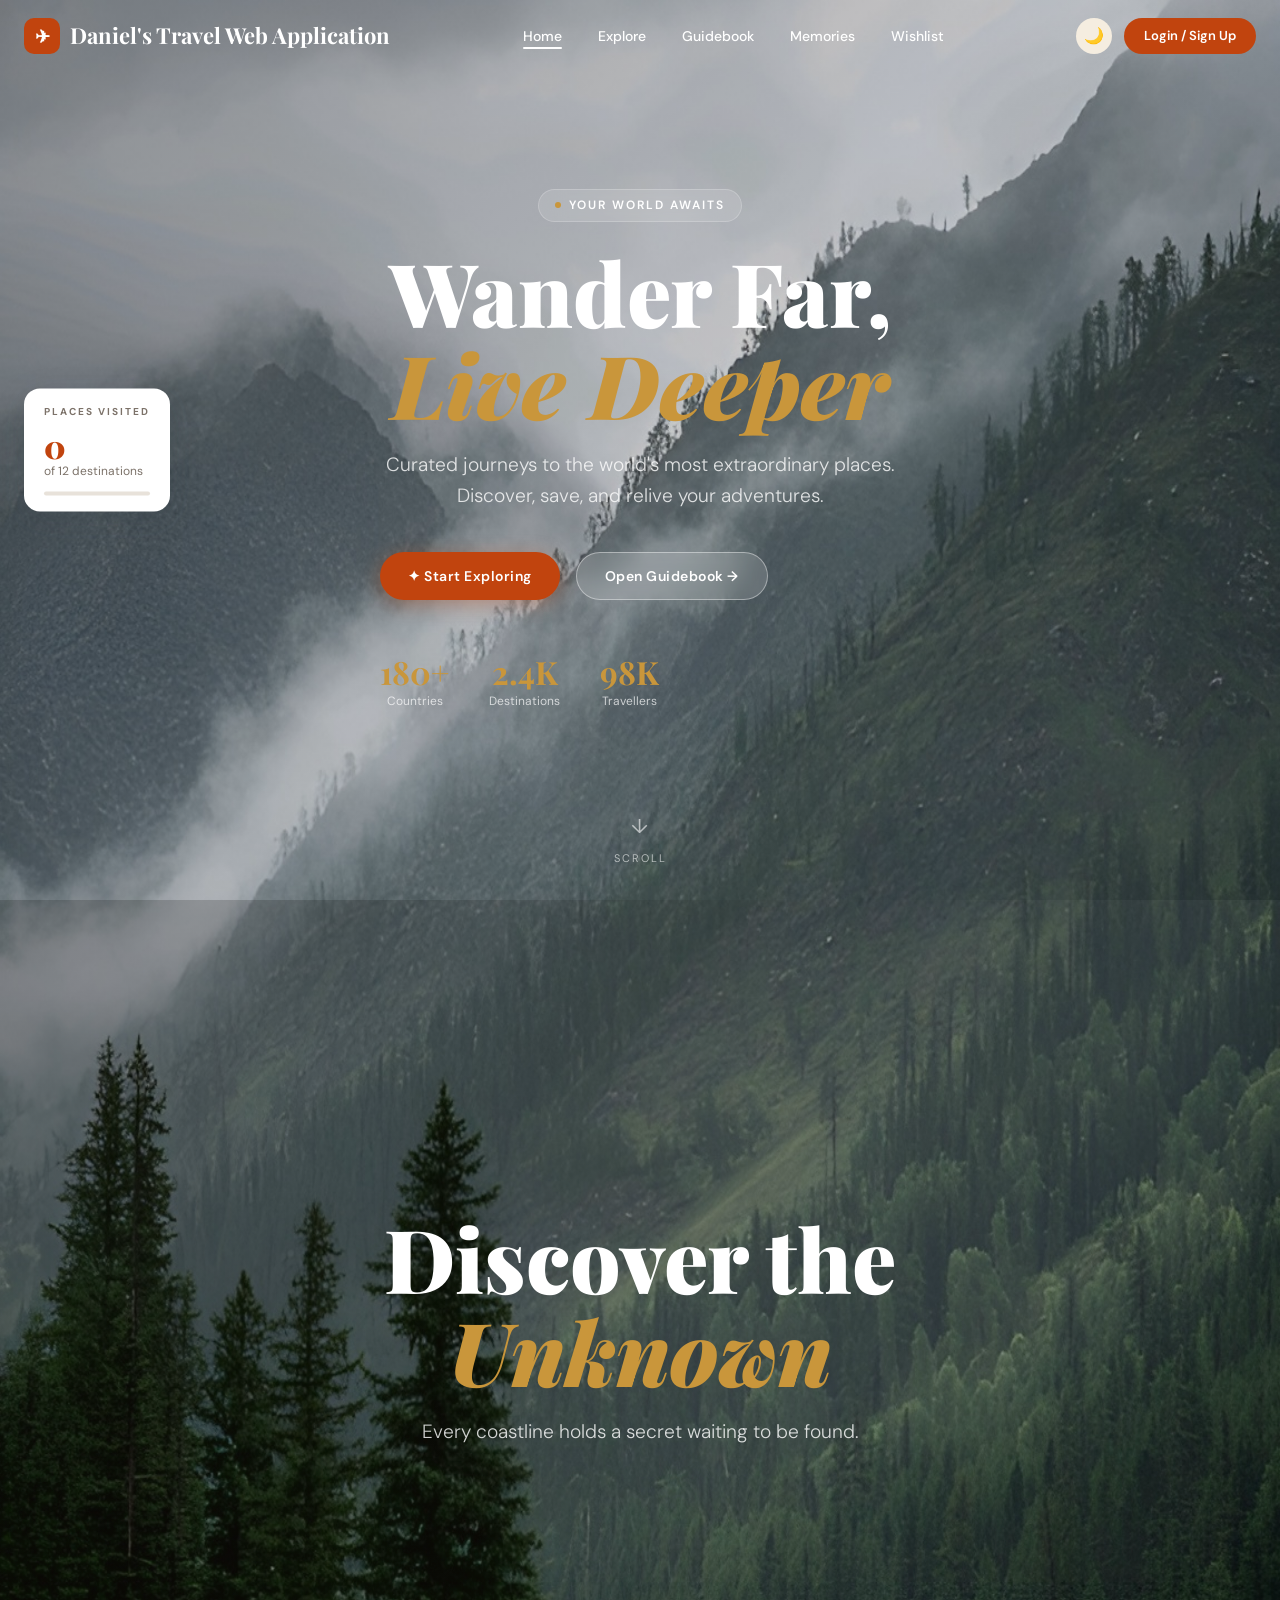
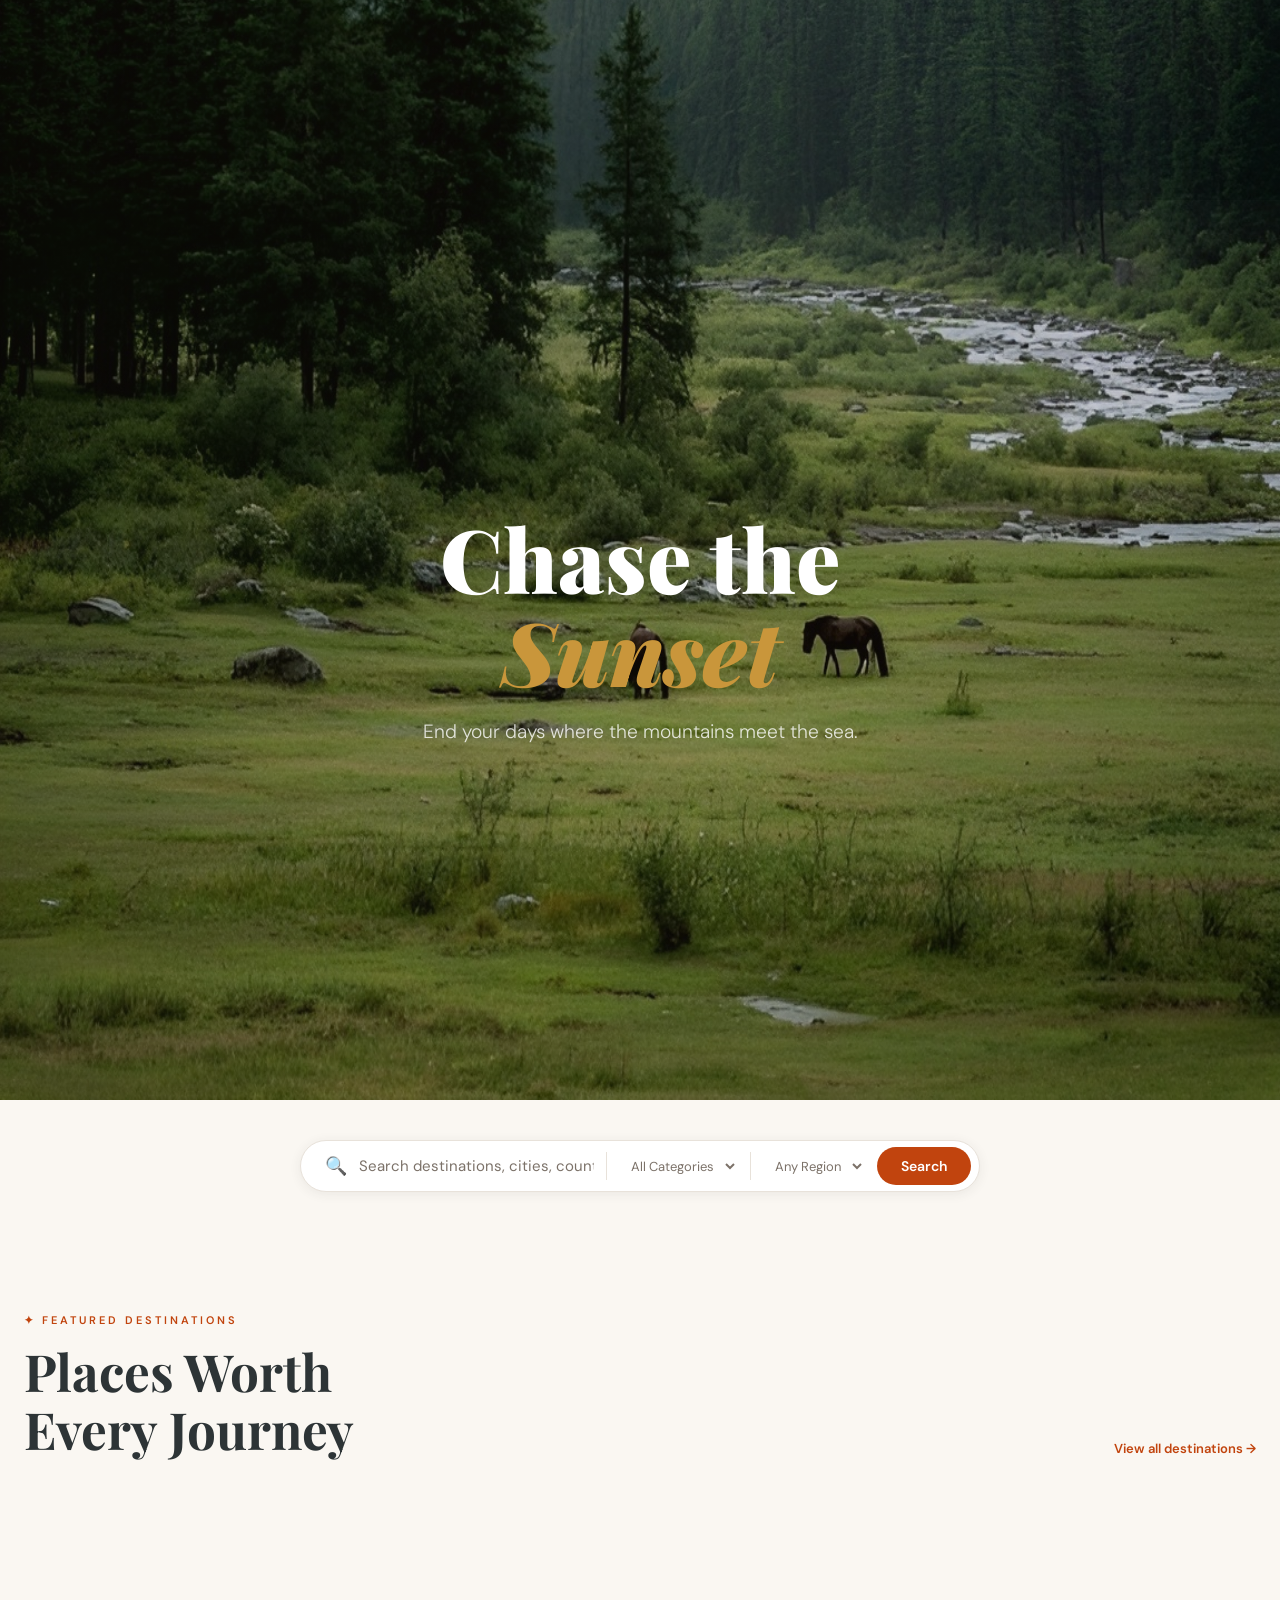
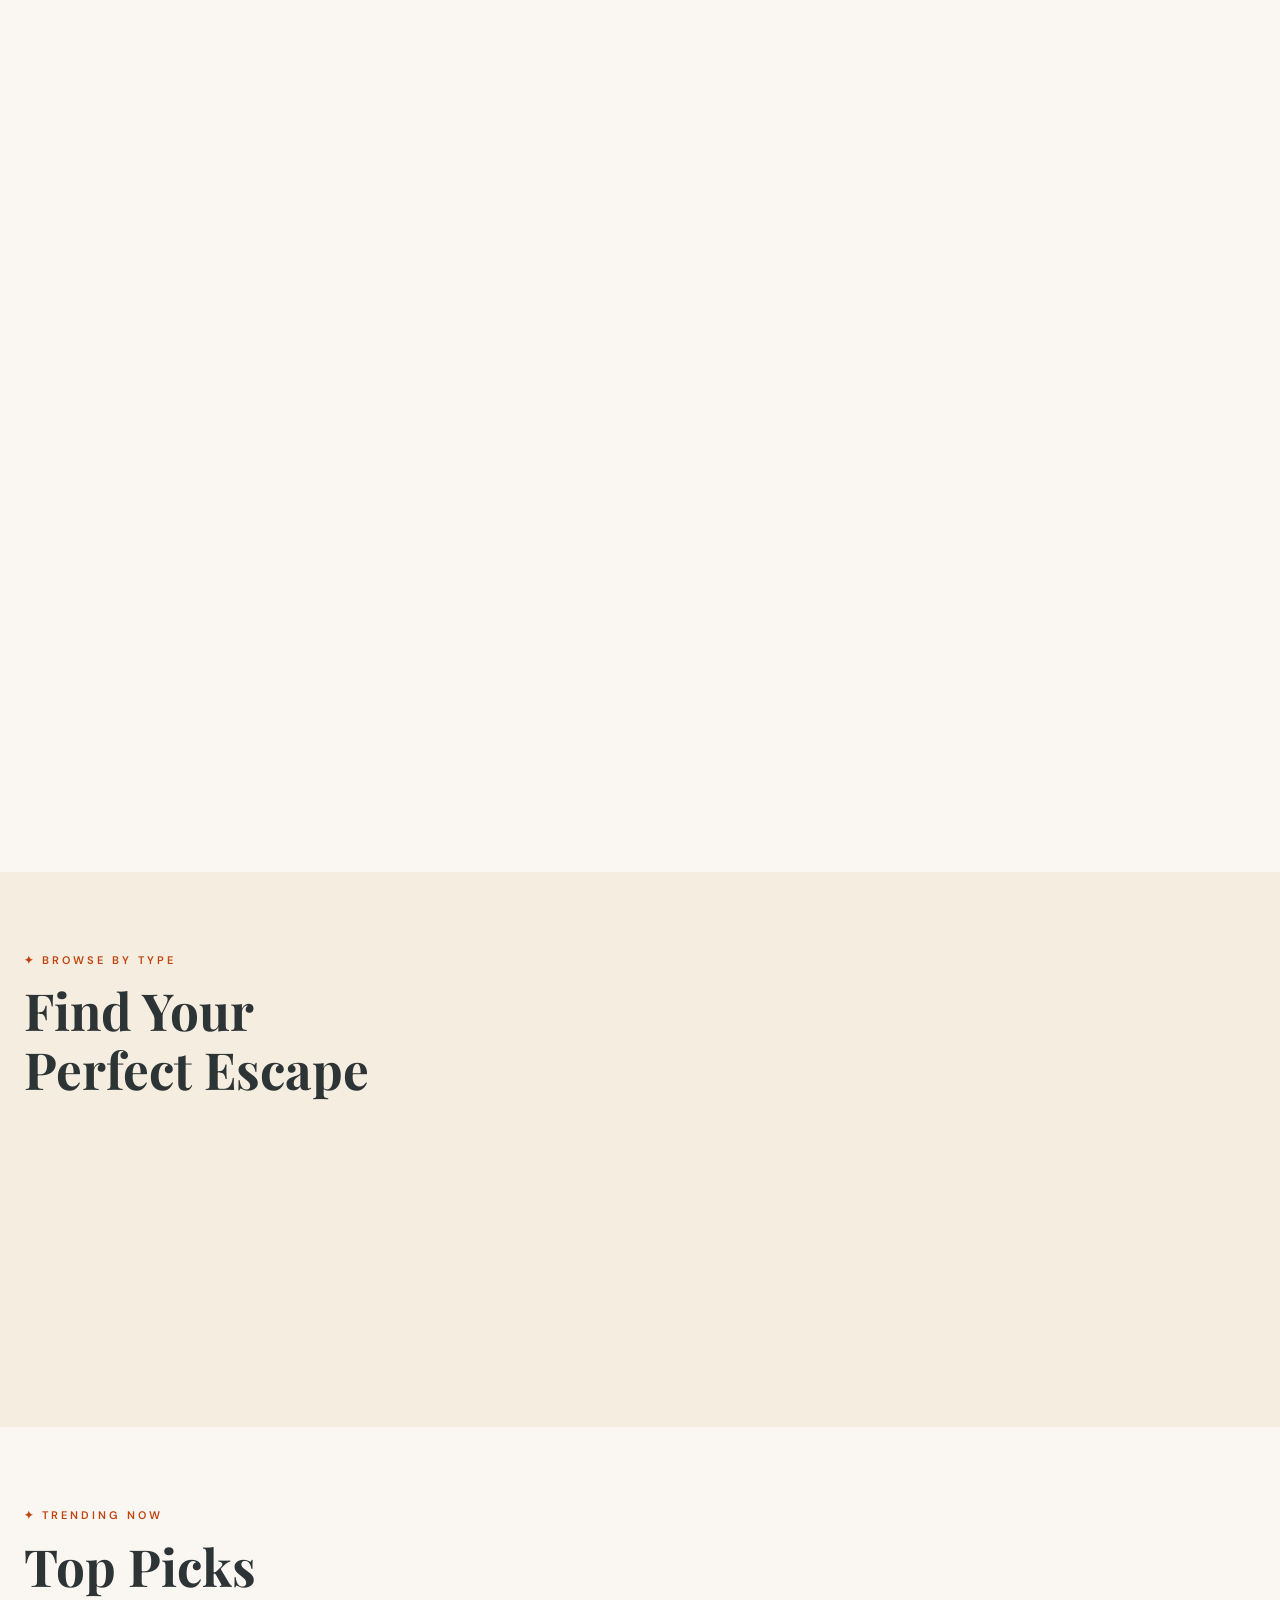
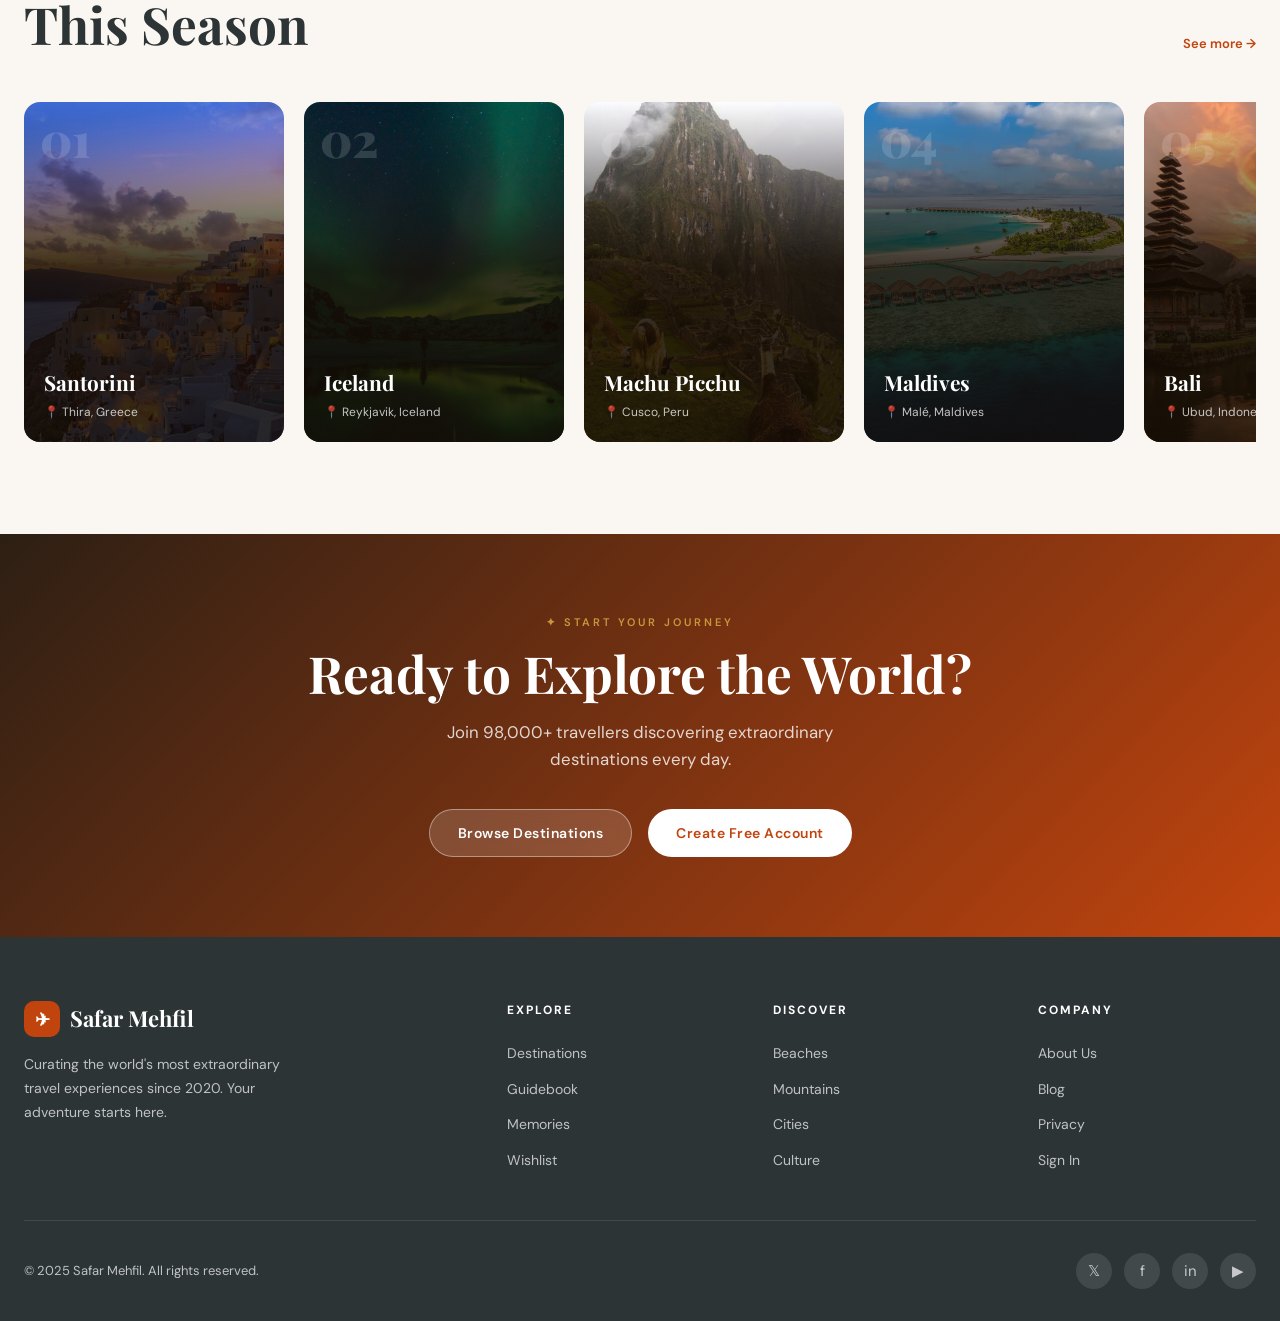
==== commit df241ea7: "Initiate via git push" ====
--- a/index.html
+++ b/index.html
@@ -23,7 +23,7 @@
 <nav class="navbar transparent" id="navbar">
   <a href="index.html" class="navbar-logo">
     <div class="logo-icon">✈</div>
-    Safar Mehfil
+    Daniel's Travel Web Application
   </a>
   <ul class="nav-links">
     <li><a href="index.html" class="nav-link active">Home</a></li>
@@ -54,40 +54,59 @@
 </div>
 
 <!-- HERO -->
-<section class="hero">
-  <div class="hero-bg" id="hero-bg"></div>
-  <div class="hero-overlay"></div>
-  <div class="container hero-content">
-    <div class="hero-eyebrow">
-      <div class="hero-eyebrow-dot"></div>
-      Your World Awaits
-    </div>
-    <h1 class="hero-title">Wander Far,<br><em>Live Deeper</em></h1>
-    <p class="hero-subtitle">Curated journeys to the world's most extraordinary places. Discover, save, and relive your adventures.</p>
-    <div class="hero-actions">
-      <a href="explore.html" class="btn btn-primary">✦ Start Exploring</a>
-      <a href="guidebook.html" class="btn btn-ghost">Open Guidebook →</a>
-    </div>
-    <div class="hero-stats">
-      <div class="hero-stat">
-        <div class="hero-stat-number">180+</div>
-        <div class="hero-stat-label">Countries</div>
-      </div>
-      <div class="hero-stat">
-        <div class="hero-stat-number">2.4K</div>
-        <div class="hero-stat-label">Destinations</div>
-      </div>
-      <div class="hero-stat">
-        <div class="hero-stat-number">98K</div>
-        <div class="hero-stat-label">Travellers</div>
-      </div>
-    </div>
-  </div>
-  <div class="hero-scroll">
-    <span>↓</span>
-    Scroll
-  </div>
-</section>
+<div class="long-scroll-container">
+
+  <section class="hero scroll-section section-1">
+    <div class="hero-overlay"></div>
+    <div class="container hero-content">
+      <div class="hero-eyebrow">
+        <div class="hero-eyebrow-dot"></div>
+        Your World Awaits
+      </div>
+      <h1 class="hero-title">Wander Far,<br><em>Live Deeper</em></h1>
+      <p class="hero-subtitle">Curated journeys to the world's most extraordinary places. Discover, save, and relive your adventures.</p>
+      <div class="hero-actions">
+        <a href="explore.html" class="btn btn-primary">✦ Start Exploring</a>
+        <a href="guidebook.html" class="btn btn-ghost">Open Guidebook →</a>
+      </div>
+      <div class="hero-stats">
+        <div class="hero-stat">
+          <div class="hero-stat-number">180+</div>
+          <div class="hero-stat-label">Countries</div>
+        </div>
+        <div class="hero-stat">
+          <div class="hero-stat-number">2.4K</div>
+          <div class="hero-stat-label">Destinations</div>
+        </div>
+        <div class="hero-stat">
+          <div class="hero-stat-number">98K</div>
+          <div class="hero-stat-label">Travellers</div>
+        </div>
+      </div>
+    </div>
+    <div class="hero-scroll">
+      <span>↓</span>
+      Scroll
+    </div>
+  </section>
+
+  <section class="hero scroll-section section-2">
+    <div class="hero-overlay"></div>
+    <div class="container hero-content">
+      <h2 class="hero-title">Discover the<br><em>Unknown</em></h2>
+      <p class="hero-subtitle">Every coastline holds a secret waiting to be found.</p>
+    </div>
+  </section>
+
+  <section class="hero scroll-section section-3">
+    <div class="hero-overlay"></div>
+    <div class="container hero-content">
+      <h2 class="hero-title">Chase the<br><em>Sunset</em></h2>
+      <p class="hero-subtitle">End your days where the mountains meet the sea.</p>
+    </div>
+  </section>
+
+</div>
 
 <!-- SEARCH -->
 <section class="search-section">
--- a/styles.css
+++ b/styles.css
@@ -282,15 +282,50 @@
   align-items: center;
   overflow: hidden;
 }
-.hero-bg {
-  position: absolute;
-  inset: 0;
-  background: url('https://images.unsplash.com/photo-1506905925346-21bda4d32df4?w=1600&q=80') center/cover no-repeat;
-}
+
+/* Ensure the sections are completely transparent so the single background shows through */
+/* ============================================================
+   HERO / LONG SCROLL SECTION
+   ============================================================ */
+.long-scroll-container {
+  width: 100%;
+  /* Double check this path! */
+  background-image: url('images/forestwhorseupscaled.jpg');
+  background-size: 100% 100%;
+  background-position: bottom center;
+  background-repeat: no-repeat;
+  background-color: #1a1a1a;
+}
+/* 2. Mobile View (Tall Image) */
+@media (max-width: 768px) {
+  .long-scroll-container {
+    background-image: url('images/forestwhorseupscaled.jpg'); /* Your beautiful tall image goes here! */
+    background-size: cover; 
+    background-attachment: scroll; /* Mobile doesn't always handle 'fixed' well, so we scroll normally */
+  }
+}
+.scroll-section {
+  position: relative;
+  height: 100vh;
+  min-height: 600px;
+  display: flex;
+  align-items: center;
+  justify-content: center;
+  background: transparent; 
+}
+
 .hero-overlay {
   position: absolute;
   inset: 0;
-  background: linear-gradient(135deg, rgba(20,15,10,.72) 0%, rgba(45,30,20,.35) 60%, rgba(15,10,5,.5) 100%);
+  /* Dark tint so the text is readable over the bright image */
+  background: linear-gradient(135deg, rgba(20,15,10,.4) 0%, rgba(45,30,20,.2) 60%, rgba(15,10,5,.3) 100%);    
+  z-index: 1;
+}
+
+.hero-content {
+  position: relative;
+  z-index: 2;
+  text-align: center;
 }
 .hero-content {
   position: relative;
@@ -1104,4 +1139,4 @@
   .add-memory-btn-fab { bottom: 16px; right: 16px; }
   .toast-container { right: 12px; left: 12px; bottom: 80px; }
   .toast { max-width: 100%; }
-}
+}
